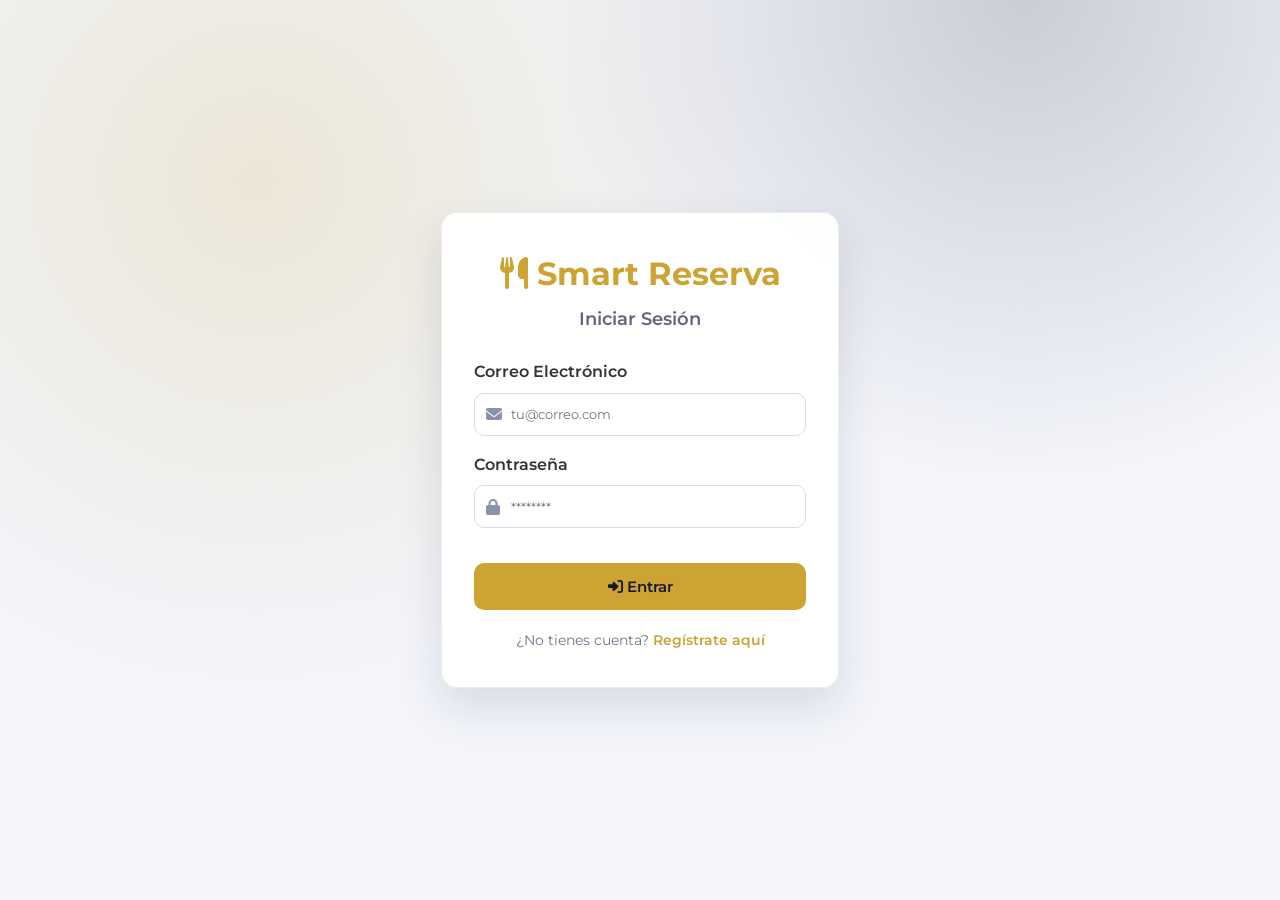
==== index.html @ 5db3c85b "Smart reserva" ====
<!DOCTYPE html>
<html lang="es">

<head>
    <!-- SEGURIDAD: Comprobamos sesión antes de pintar la página -->
    <script src="auth_guard.js"></script>

    <!-- Metadatos básicos para configuración de idioma y caracteres -->
    <meta charset="UTF-8">
    <!-- Viewport para asegurar que el diseño sea responsive en celulares -->
    <meta name="viewport" content="width=device-width, initial-scale=1.0">
    <title>Smart Reserva - Restaurante Elegance</title>

    <!-- Vinculamos nuestra hoja de estilos externa -->
    <link rel="stylesheet" href="styles.css">

    <!-- Importamos una fuente elegante desde Google Fonts -->
    <link href="https://fonts.googleapis.com/css2?family=Montserrat:wght@300;400;600&display=swap" rel="stylesheet">
    <!-- Iconos de FontAwesome para dar un toque moderno -->
    <link rel="stylesheet" href="https://cdnjs.cloudflare.com/ajax/libs/font-awesome/6.4.0/css/all.min.css">
</head>

<body>

    <header class="header">
        <div class="contenedor header-content">
            <div class="logo-container">
                <h1 class="logo"><i class="fa-solid fa-utensils"></i> Smart Reserva</h1>
                <p>La mejor experiencia gastronómica, a un clic de distancia.</p>
            </div>
            <div class="usuario-perfil">
                <span id="nombreUsuarioDisplay"><i class="fa-solid fa-user-circle"></i> Cargando...</span>
                <button onclick="cerrarSesion()" class="btn-cerrar-sesion">
                    <i class="fa-solid fa-right-from-bracket"></i> Salir
                </button>
            </div>
        </div>
    </header>

    <main class="contenedor app-main">
        <section id="decisionScreen" class="pantalla">
            <h2><i class="fa-solid fa-compass"></i> ¿Qué deseas hacer hoy?</h2>
            <p class="subtitulo">Elige una opción para continuar.</p>
            <div class="opciones-grid">
                <article class="opcion-card" id="btnGoMenu" role="button" tabindex="0">
                    <i class="fa-solid fa-book-open opcion-icono"></i>
                    <h3>Ver Menú</h3>
                    <p>Explora nuestra carta con platos destacados y precios.</p>
                </article>
                <article class="opcion-card" id="btnGoReserva" role="button" tabindex="0">
                    <i class="fa-regular fa-calendar-check opcion-icono"></i>
                    <h3>Hacer Reserva</h3>
                    <p>Completa un flujo guiado y reserva en pocos pasos.</p>
                </article>
            </div>
        </section>

        <section id="menuScreen" class="pantalla oculto">
            <div class="pantalla-header">
                <h2><i class="fa-solid fa-utensils"></i> Carta del Restaurante</h2>
                <button type="button" class="btn btn-secundario btn-inline" id="btnMenuBack">
                    <i class="fa-solid fa-arrow-left"></i> Volver
                </button>
            </div>
            <div class="menu-grid" id="menuGrid"></div>
            <div class="acciones-finales">
                <button type="button" class="btn btn-primario" id="btnMenuToReserva">
                    <i class="fa-regular fa-calendar-check"></i> Continuar a Hacer Reserva
                </button>
            </div>
        </section>

        <section id="reservaScreen" class="pantalla oculto">
            <div class="pantalla-header">
                <h2><i class="fa-regular fa-calendar-plus"></i> Reserva Paso a Paso</h2>
                <button type="button" class="btn btn-secundario btn-inline" id="btnReservaBackToDecision">
                    <i class="fa-solid fa-house"></i> Inicio
                </button>
            </div>

            <div class="pasos-indicador">
                <span class="paso-chip activo" data-step-chip="1">1. Personas</span>
                <span class="paso-chip" data-step-chip="2">2. Fecha</span>
                <span class="paso-chip" data-step-chip="3">3. Hora y ocasión</span>
            </div>

            <form id="wizardReserva" class="seccion-formulario">
                <div class="paso-contenido" data-step="1">
                    <h3>Número de personas</h3>
                    <p>Selecciona cuántas personas asistirán.</p>
                    <div id="personasOpciones" class="selector-grid">
                        <button type="button" class="selector-btn" data-personas="1">1</button>
                        <button type="button" class="selector-btn" data-personas="2">2</button>
                        <button type="button" class="selector-btn" data-personas="3">3</button>
                        <button type="button" class="selector-btn" data-personas="4">4</button>
                        <button type="button" class="selector-btn" data-personas="5+">5+</button>
                    </div>
                    <div id="personasCustomContainer" class="grupo-form espacio-superior oculto">
                        <label for="personasCustomInput">Ingresa el número exacto (mayor a 5)</label>
                        <input type="number" id="personasCustomInput" min="6" placeholder="Ej: 8">
                    </div>
                </div>

                <div class="paso-contenido oculto" data-step="2">
                    <h3>Fecha de la reserva</h3>
                    <p>Elige un día disponible.</p>
                    <div class="grupo-form">
                        <label for="fechaReserva">Selecciona una fecha</label>
                        <input type="date" id="fechaReserva" required>
                    </div>
                </div>

                <div class="paso-contenido oculto" data-step="3">
                    <h3>Hora disponible</h3>
                    <p>Selecciona un horario para tu mesa.</p>
                    <div id="horasOpciones" class="selector-grid"></div>
                    <div class="grupo-form espacio-superior">
                        <label for="ocasionEspecial">Ocasión especial</label>
                        <select id="ocasionEspecial">
                            <option value="">Selecciona una ocasión</option>
                            <option value="Cumpleaños">🎂 Cumpleaños</option>
                            <option value="Aniversario">💍 Aniversario</option>
                            <option value="Cena de negocios">💼 Cena de negocios</option>
                            <option value="Cena romántica">❤️ Cena romántica</option>
                            <option value="Celebración">🎉 Celebración</option>
                            <option value="Otra ocasión">✨ Otra ocasión</option>
                            <option value="Ninguna ocasión especial">🙂 Ninguna ocasión especial</option>
                        </select>
                    </div>
                </div>

                <div class="wizard-acciones">
                    <button type="button" class="btn btn-secundario" id="btnWizardPrev">Anterior</button>
                    <button type="button" class="btn btn-primario" id="btnWizardNext">Siguiente</button>
                </div>
            </form>
        </section>

        <section class="seccion-lista">
            <h2><i class="fa-solid fa-list-ul"></i> Mis Próximas Reservas</h2>
            <div id="contenedorReservas" class="contenedor-reservas"></div>
        </section>
    </main>

    <section id="editarReservaModal" class="modal-overlay oculto" aria-hidden="true">
        <div class="modal-panel">
            <div class="pantalla-header">
                <h2><i class="fa-solid fa-pen"></i> Editar reserva</h2>
                <button type="button" class="btn btn-secundario btn-inline" id="btnCerrarModalEditar">Cerrar</button>
            </div>
            <form id="formEditarReserva">
                <input type="hidden" id="editarReservaId">
                <div class="grupo-form">
                    <label for="editarPersonas">Número de personas</label>
                    <input type="number" id="editarPersonas" min="1" required>
                </div>
                <div class="grupo-form">
                    <label for="editarFecha">Fecha</label>
                    <input type="date" id="editarFecha" disabled>
                </div>
                <div class="grupo-form">
                    <label for="editarHora">Hora</label>
                    <select id="editarHora" required></select>
                </div>
                <div class="grupo-form">
                    <label for="editarOcasion">Ocasión especial</label>
                    <select id="editarOcasion" required>
                        <option value="Cumpleaños">🎂 Cumpleaños</option>
                        <option value="Aniversario">💍 Aniversario</option>
                        <option value="Cena de negocios">💼 Cena de negocios</option>
                        <option value="Cena romántica">❤️ Cena romántica</option>
                        <option value="Celebración">🎉 Celebración</option>
                        <option value="Otra ocasión">✨ Otra ocasión</option>
                        <option value="Ninguna ocasión especial">🙂 Ninguna ocasión especial</option>
                    </select>
                </div>
                <button type="submit" class="btn btn-primario">
                    <i class="fa-solid fa-check"></i> Guardar cambios
                </button>
            </form>
        </div>
    </section>

    <div id="toastMensaje" class="toast oculto" role="status" aria-live="polite"></div>

    <footer class="footer">
        <p>&copy; 2024 Smart Reserva - Proyecto de Aprendizaje SENA.</p>
    </footer>

    <script src="auth.js"></script>
    <script src="script.js"></script>
</body>

</html>
---- styles.css ----
/* Hoja de estilos principal - Smart Reserva */

:root {
    --color-primario: #1a1a2e;
    --color-secundario: #cda434;
    --color-fondo: #f4f4f9;
    --color-texto: #333333;
    --color-blanco: #ffffff;
    --color-peligro: #e74c3c;
    --color-suave: #eef0f8;
    --fuente-principal: 'Montserrat', sans-serif;
    --sombra-suave: 0 4px 15px rgba(0, 0, 0, 0.05);
    --sombra-fuerte: 0 10px 30px rgba(0, 0, 0, 0.12);
    --radio-borde: 10px;
    --transicion: all 0.25s ease;
}

* {
    margin: 0;
    padding: 0;
    box-sizing: border-box;
}

body {
    font-family: var(--fuente-principal);
    background-color: var(--color-fondo);
    color: var(--color-texto);
    line-height: 1.6;
}

.contenedor {
    width: min(92%, 1100px);
    margin: 0 auto;
}

.oculto {
    display: none !important;
}

.header {
    background-color: var(--color-primario);
    color: var(--color-blanco);
    padding: 2rem 0;
    border-bottom: 4px solid var(--color-secundario);
}

.header .header-content {
    display: flex;
    justify-content: space-between;
    align-items: center;
    gap: 1rem;
}

.logo {
    color: var(--color-secundario);
    font-size: 2.2rem;
    margin-bottom: 0.35rem;
}

.usuario-perfil {
    display: flex;
    align-items: center;
    gap: 12px;
    font-size: 0.95rem;
}

.btn-cerrar-sesion {
    background: transparent;
    color: var(--color-blanco);
    border: 1px solid var(--color-blanco);
    padding: 6px 12px;
    border-radius: 6px;
    cursor: pointer;
    transition: var(--transicion);
}

.btn-cerrar-sesion:hover {
    background: var(--color-peligro);
    border-color: var(--color-peligro);
}

.app-main {
    display: grid;
    gap: 1.5rem;
    margin: 2rem auto;
}

.pantalla,
.seccion-formulario,
.seccion-lista {
    background: var(--color-blanco);
    border-radius: var(--radio-borde);
    padding: 1.5rem;
    box-shadow: var(--sombra-suave);
}

h2 {
    color: var(--color-primario);
    margin-bottom: 0.5rem;
}

.subtitulo {
    color: #6a6a7d;
    margin-bottom: 1.4rem;
}

.pantalla-header {
    display: flex;
    justify-content: space-between;
    align-items: center;
    gap: 1rem;
    margin-bottom: 1rem;
}

.opciones-grid {
    display: grid;
    grid-template-columns: repeat(2, minmax(0, 1fr));
    gap: 1rem;
}

.opcion-card {
    border: 1px solid #e3e5ef;
    border-radius: var(--radio-borde);
    padding: 1.4rem;
    background: linear-gradient(180deg, #ffffff, #f9faff);
    cursor: pointer;
    transition: var(--transicion);
}

.opcion-card:hover,
.opcion-card:focus-visible {
    transform: translateY(-3px);
    box-shadow: var(--sombra-fuerte);
    border-color: var(--color-secundario);
    outline: none;
}

.opcion-icono {
    font-size: 1.4rem;
    color: var(--color-secundario);
    margin-bottom: 0.8rem;
}

.opcion-card h3 {
    color: var(--color-primario);
    margin-bottom: 0.5rem;
}

.menu-grid {
    display: grid;
    grid-template-columns: repeat(2, minmax(0, 1fr));
    gap: 1rem;
    margin-bottom: 1rem;
}

.menu-card {
    border: 1px solid #ececf3;
    border-radius: 8px;
    padding: 1rem;
    background-color: #fff;
}

.menu-card h3 {
    color: var(--color-primario);
    margin-bottom: 0.4rem;
}

.menu-card p {
    font-size: 0.92rem;
    color: #666;
    margin-bottom: 0.6rem;
}

.menu-card strong {
    color: var(--color-secundario);
}

.acciones-finales {
    display: flex;
    justify-content: flex-end;
}

.pasos-indicador {
    display: flex;
    flex-wrap: wrap;
    gap: 0.6rem;
    margin-bottom: 1rem;
}

.paso-chip {
    background: var(--color-suave);
    color: #54607a;
    padding: 0.4rem 0.8rem;
    border-radius: 999px;
    font-size: 0.85rem;
    font-weight: 600;
}

.paso-chip.activo {
    background: rgba(205, 164, 52, 0.16);
    color: #7c6110;
}

.paso-contenido h3 {
    margin-bottom: 0.35rem;
    color: var(--color-primario);
}

.paso-contenido p {
    color: #666;
    margin-bottom: 1rem;
}

.selector-grid {
    display: grid;
    grid-template-columns: repeat(5, minmax(0, 1fr));
    gap: 0.75rem;
}

.selector-btn {
    border: 1px solid #d8ddeb;
    background: #fff;
    border-radius: 8px;
    padding: 0.75rem;
    font-weight: 600;
    cursor: pointer;
    transition: var(--transicion);
}

.selector-btn:hover {
    border-color: var(--color-secundario);
}

.selector-btn.activo {
    background: rgba(205, 164, 52, 0.16);
    border-color: var(--color-secundario);
    color: #7c6110;
}

.selector-btn-inactivo,
.selector-btn:disabled {
    opacity: 0.45;
    cursor: not-allowed;
}

.grupo-form {
    margin-bottom: 1rem;
}

label {
    display: block;
    font-weight: 600;
    margin-bottom: 0.5rem;
}

input[type="date"] {
    width: 100%;
    border: 1px solid #d8ddeb;
    border-radius: 8px;
    padding: 0.75rem;
    font-family: var(--fuente-principal);
}

input[type="number"],
select {
    width: 100%;
    border: 1px solid #d8ddeb;
    border-radius: 8px;
    padding: 0.75rem;
    font-family: var(--fuente-principal);
    background-color: #fff;
}

.espacio-superior {
    margin-top: 1rem;
}

#personasCustomContainer {
    background: #f9faff;
    border: 1px dashed #d8ddeb;
    border-radius: 8px;
    padding: 0.8rem;
}

#ocasionEspecial,
#editarOcasion {
    border-left: 4px solid var(--color-secundario);
}

.wizard-acciones {
    margin-top: 1.2rem;
    display: grid;
    grid-template-columns: 1fr 1fr;
    gap: 0.75rem;
}

.btn {
    width: 100%;
    border: none;
    border-radius: 8px;
    padding: 0.75rem 1rem;
    font-size: 0.95rem;
    font-weight: 600;
    cursor: pointer;
    transition: var(--transicion);
    font-family: var(--fuente-principal);
}

.btn:disabled {
    opacity: 0.6;
    cursor: not-allowed;
}

.btn-primario {
    background-color: var(--color-secundario);
    color: var(--color-primario);
}

.btn-primario:hover:not(:disabled) {
    background-color: #b88e1f;
    transform: translateY(-1px);
}

.btn-secundario {
    background-color: #eef1fb;
    color: #435073;
}

.btn-secundario:hover:not(:disabled) {
    background-color: #dde3f5;
}

.btn-inline {
    width: auto;
}

.contenedor-reservas {
    display: grid;
    gap: 0.8rem;
}

.reserva-card {
    border-left: 4px solid var(--color-secundario);
    background: #fff;
    border-radius: 8px;
    padding: 1rem;
    box-shadow: var(--sombra-suave);
    display: flex;
    justify-content: space-between;
    align-items: center;
    gap: 1rem;
}

.reserva-info h3 {
    color: var(--color-primario);
    margin-bottom: 0.3rem;
}

.reserva-info p {
    color: #666;
    font-size: 0.92rem;
}

.reserva-acciones {
    display: flex;
    gap: 0.5rem;
    flex-wrap: wrap;
    justify-content: flex-end;
}

.badge-estado {
    display: inline-block;
    background: rgba(205, 164, 52, 0.15);
    color: #7c6110;
    border: 1px solid rgba(205, 164, 52, 0.4);
    border-radius: 999px;
    padding: 0.2rem 0.65rem;
    font-size: 0.78rem;
    font-weight: 700;
}

.btn-peligro {
    width: auto;
    background-color: var(--color-peligro);
    color: #fff;
}

.btn-peligro:hover {
    background-color: #cc3b2c;
}

.mensaje-vacio {
    text-align: center;
    color: #888;
    padding: 1.5rem;
    font-style: italic;
}

.modal-overlay {
    position: fixed;
    inset: 0;
    background: rgba(0, 0, 0, 0.45);
    display: flex;
    align-items: center;
    justify-content: center;
    z-index: 1000;
    padding: 1rem;
}

.modal-panel {
    width: min(100%, 520px);
    background: #fff;
    border-radius: 12px;
    padding: 1.25rem;
    box-shadow: var(--sombra-fuerte);
}

.logout-modal-overlay {
    animation: logoutFadeIn 0.18s ease-out;
}

.logout-modal-panel {
    width: min(100%, 420px);
    animation: logoutScaleIn 0.2s ease-out;
}

.logout-modal-title {
    color: var(--color-primario);
    margin-bottom: 0.45rem;
}

.logout-modal-texto {
    color: #58607a;
    margin-bottom: 1rem;
}

.logout-modal-acciones {
    display: grid;
    grid-template-columns: 1fr 1fr;
    gap: 0.65rem;
}

.logout-modal-cerrando {
    animation: logoutFadeOut 0.18s ease-in forwards;
}

.cancel-modal-overlay {
    animation: logoutFadeIn 0.18s ease-out;
}

.cancel-modal-panel {
    width: min(100%, 450px);
    animation: logoutScaleIn 0.2s ease-out;
}

.cancel-modal-title {
    color: #7d1f1f;
    margin-bottom: 0.45rem;
}

.cancel-modal-texto {
    color: #58607a;
    margin-bottom: 1rem;
}

.cancel-modal-acciones {
    display: grid;
    grid-template-columns: 1fr 1fr;
    gap: 0.65rem;
}

.cancel-modal-cerrando {
    animation: logoutFadeOut 0.18s ease-in forwards;
}

@keyframes logoutFadeIn {
    from { opacity: 0; }
    to { opacity: 1; }
}

@keyframes logoutFadeOut {
    from { opacity: 1; }
    to { opacity: 0; }
}

@keyframes logoutScaleIn {
    from { opacity: 0; transform: scale(0.94); }
    to { opacity: 1; transform: scale(1); }
}

.toast {
    position: fixed;
    right: 18px;
    bottom: 18px;
    background: #1f7a3f;
    color: #fff;
    padding: 0.8rem 1rem;
    border-radius: 8px;
    box-shadow: var(--sombra-fuerte);
    z-index: 1200;
    opacity: 0;
    transform: translateY(8px);
    transition: opacity 0.25s ease, transform 0.25s ease;
}

.toast-visible {
    opacity: 1;
    transform: translateY(0);
}

.footer {
    text-align: center;
    padding: 2rem;
    background-color: var(--color-primario);
    color: #8f95a9;
    margin-top: 1rem;
}

/* Admin dashboard */
.admin-body {
    background: #f2f4fb;
}

.admin-kpi-grid {
    display: grid;
    grid-template-columns: repeat(5, minmax(0, 1fr));
    gap: 0.8rem;
}

.admin-kpi-card {
    background: #fff;
    border: 1px solid #e1e6f3;
    border-radius: 10px;
    padding: 1rem;
}

.admin-kpi-card p {
    color: #64708f;
    font-size: 0.88rem;
}

.admin-kpi-card h3 {
    color: var(--color-primario);
    font-size: 1.5rem;
}

.admin-filtros-grid {
    display: grid;
    grid-template-columns: 2fr 1fr 1fr;
    gap: 0.8rem;
    margin-bottom: 1rem;
}

.admin-table-wrapper {
    overflow-x: auto;
}

.admin-tabla {
    width: 100%;
    border-collapse: collapse;
    min-width: 980px;
}

.admin-tabla th,
.admin-tabla td {
    border-bottom: 1px solid #edf0f8;
    text-align: left;
    padding: 0.7rem 0.6rem;
    font-size: 0.88rem;
    vertical-align: top;
}

.admin-tabla th {
    color: #5c6787;
    font-weight: 700;
    background: #fafbff;
}

.admin-empty {
    text-align: center;
    color: #7b849e;
    padding: 1rem;
}

.admin-actions {
    display: flex;
    gap: 0.4rem;
    flex-wrap: wrap;
}

/* Auth pages */
.bg-login {
    display: flex;
    align-items: center;
    justify-content: center;
    min-height: 100vh;
    background:
        radial-gradient(circle at 20% 20%, rgba(205, 164, 52, 0.18), transparent 40%),
        radial-gradient(circle at 80% 0%, rgba(26, 26, 46, 0.18), transparent 35%),
        #f3f5fb;
}

.contenedor-auth {
    width: 100%;
    max-width: 430px;
    padding: 20px 16px;
}

.auth-caja {
    padding: 2.2rem 2rem;
    text-align: center;
    background: rgba(255, 255, 255, 0.96);
    border: 1px solid rgba(26, 26, 46, 0.08);
    border-radius: 16px;
    box-shadow: 0 18px 45px rgba(26, 26, 46, 0.12);
    backdrop-filter: blur(6px);
}

.auth-header {
    margin-bottom: 1.6rem;
}

.auth-logo {
    font-size: 2rem !important;
    margin-bottom: 0.2rem;
}

.auth-header h2 {
    border: none;
    margin-top: 6px;
    font-size: 1.1rem;
    color: #61667a;
    font-weight: 600;
}

.auth-caja .grupo-form {
    text-align: left;
    margin-bottom: 1rem;
}

.auth-caja .input-con-icono {
    position: relative;
}

.auth-caja .input-con-icono i {
    position: absolute;
    left: 12px;
    top: 50%;
    transform: translateY(-50%);
    color: #8a92a8;
}

.auth-caja .input-con-icono input {
    width: 100%;
    border: 1px solid #d6dceb;
    border-radius: 10px;
    padding: 0.78rem 0.8rem 0.78rem 2.25rem;
    font-family: var(--fuente-principal);
    transition: var(--transicion);
    background-color: #ffffff;
}

.auth-caja .input-con-icono input:focus {
    outline: none;
    border-color: var(--color-secundario);
    box-shadow: 0 0 0 3px rgba(205, 164, 52, 0.2);
}

.auth-btn {
    margin-top: 1.2rem;
    border-radius: 10px;
    padding: 0.85rem 1rem;
}

.auth-enlace {
    margin-top: 1.2rem;
    font-size: 0.9rem;
    color: #6e7488;
}

.auth-enlace a {
    color: var(--color-secundario);
    text-decoration: none;
    font-weight: 600;
}

.auth-enlace a:hover {
    text-decoration: underline;
}

@media (max-width: 900px) {
    .opciones-grid,
    .menu-grid {
        grid-template-columns: 1fr;
    }

    .selector-grid {
        grid-template-columns: repeat(3, minmax(0, 1fr));
    }

    .admin-kpi-grid {
        grid-template-columns: repeat(2, minmax(0, 1fr));
    }

    .admin-filtros-grid {
        grid-template-columns: 1fr;
    }
}

@media (max-width: 600px) {
    .header .header-content {
        flex-direction: column;
        text-align: center;
    }

    .pantalla-header {
        flex-direction: column;
        align-items: flex-start;
    }

    .wizard-acciones {
        grid-template-columns: 1fr;
    }

    .selector-grid {
        grid-template-columns: repeat(2, minmax(0, 1fr));
    }

    .reserva-card {
        flex-direction: column;
        align-items: flex-start;
    }

    .reserva-acciones {
        width: 100%;
        justify-content: flex-start;
    }

    .btn-inline {
        width: 100%;
    }

    .btn-peligro {
        width: 100%;
    }

    .logout-modal-acciones {
        grid-template-columns: 1fr;
    }

    .cancel-modal-acciones {
        grid-template-columns: 1fr;
    }

    .auth-caja {
        padding: 1.7rem 1.2rem;
        border-radius: 14px;
    }
}
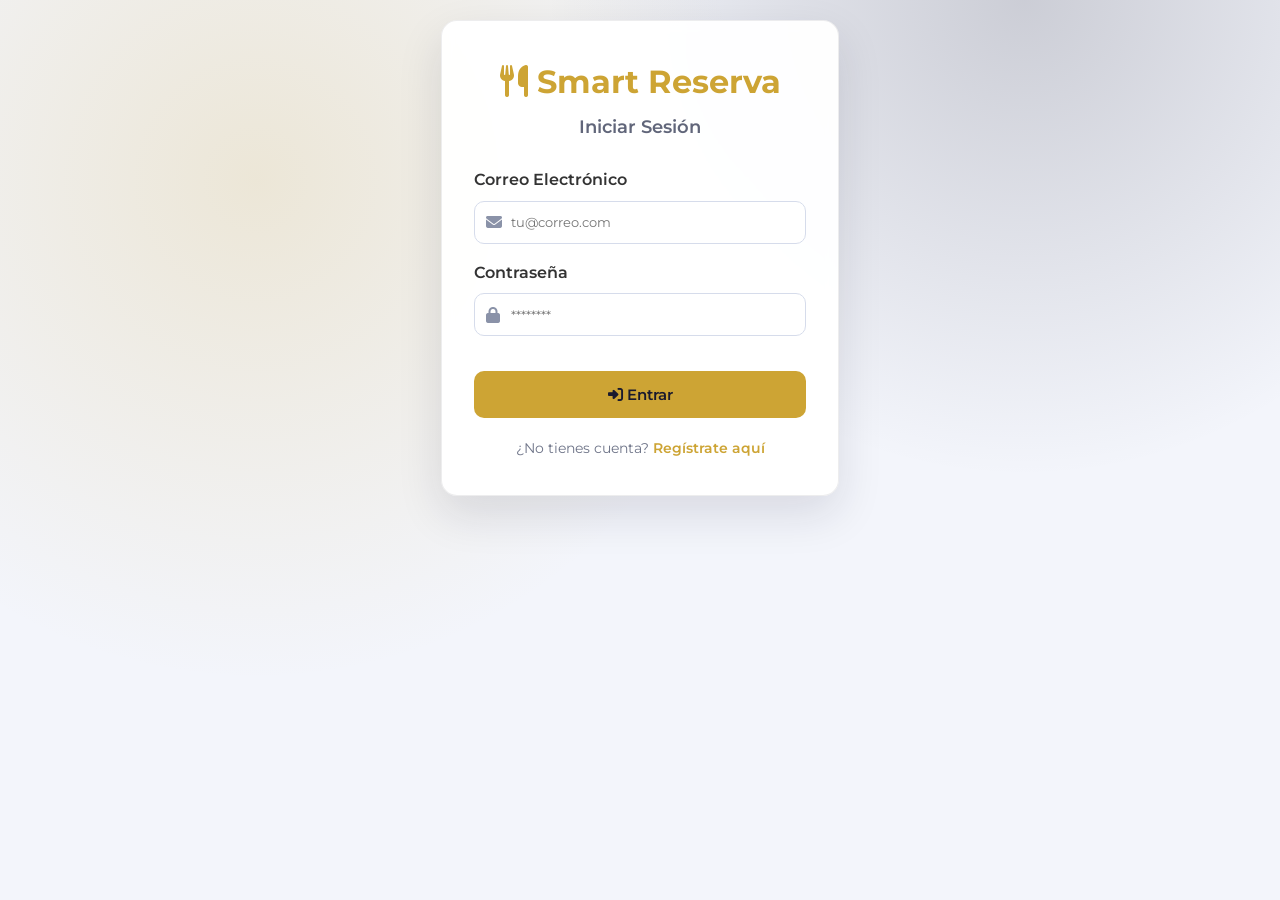
==== commit 609967cd: "Mejoras en módulos de admin, autenticación, reservas y estilos" ====
--- a/index.html
+++ b/index.html
@@ -30,6 +30,9 @@
             </div>
             <div class="usuario-perfil">
                 <span id="nombreUsuarioDisplay"><i class="fa-solid fa-user-circle"></i> Cargando...</span>
+                <a id="btnPanelAdmin" href="admin.html" class="btn-panel-admin oculto">
+                    <i class="fa-solid fa-user-shield"></i> Panel Admin
+                </a>
                 <button onclick="cerrarSesion()" class="btn-cerrar-sesion">
                     <i class="fa-solid fa-right-from-bracket"></i> Salir
                 </button>
@@ -184,9 +187,28 @@
     <div id="toastMensaje" class="toast oculto" role="status" aria-live="polite"></div>
 
     <footer class="footer">
-        <p>&copy; 2024 Smart Reserva - Proyecto de Aprendizaje SENA.</p>
+        <div class="contenedor footer-grid">
+            <div class="footer-marca">
+                <p class="footer-logo"><i class="fa-solid fa-utensils"></i> Smart Reserva</p>
+                <p class="footer-desc">La mejor experiencia gastronómica, a un clic de distancia. Reserva tu mesa en minutos.</p>
+            </div>
+            <div>
+                <h4 class="footer-col-titulo">Horarios y ubicación</h4>
+                <p class="footer-item"><i class="fa-solid fa-location-dot"></i> Calle 1 #1-11</p>
+                <p class="footer-item"><i class="fa-regular fa-clock"></i> Todos los días<br>11:00 am — 8:00 pm</p>
+            </div>
+            <div>
+                <h4 class="footer-col-titulo">Contacto</h4>
+                <p class="footer-item"><i class="fa-solid fa-phone"></i> <a href="tel:311234567">311 234 567</a></p>
+                <p class="footer-item"><i class="fa-solid fa-envelope"></i> <a href="mailto:smart@reserva.com">smart@reserva.com</a></p>
+            </div>
+        </div>
+        <div class="footer-copy">
+            <p>&copy; 2026 Smart Reserva &mdash; Todos los derechos reservados.</p>
+        </div>
     </footer>
 
+    <script src="alertas.js"></script>
     <script src="auth.js"></script>
     <script src="script.js"></script>
 </body>
--- a/styles.css
+++ b/styles.css
@@ -26,6 +26,14 @@
     background-color: var(--color-fondo);
     color: var(--color-texto);
     line-height: 1.6;
+    min-height: 100vh;
+    display: flex;
+    flex-direction: column;
+}
+
+.app-main,
+.contenedor-auth {
+    flex: 1;
 }
 
 .contenedor {
@@ -79,6 +87,28 @@
     border-color: var(--color-peligro);
 }
 
+.btn-panel-admin {
+    background: var(--color-secundario);
+    color: var(--color-primario);
+    border: none;
+    padding: 6px 12px;
+    border-radius: 6px;
+    font-family: var(--fuente-principal);
+    font-size: 0.82rem;
+    font-weight: 600;
+    cursor: pointer;
+    text-decoration: none;
+    display: inline-flex;
+    align-items: center;
+    gap: 5px;
+    transition: var(--transicion);
+}
+
+.btn-panel-admin:hover {
+    filter: brightness(1.12);
+    transform: translateY(-1px);
+}
+
 .app-main {
     display: grid;
     gap: 1.5rem;
@@ -148,31 +178,65 @@
 
 .menu-grid {
     display: grid;
-    grid-template-columns: repeat(2, minmax(0, 1fr));
-    gap: 1rem;
+    grid-template-columns: repeat(3, 1fr);
+    gap: 1.5rem;
     margin-bottom: 1rem;
 }
 
 .menu-card {
-    border: 1px solid #ececf3;
-    border-radius: 8px;
-    padding: 1rem;
-    background-color: #fff;
-}
-
-.menu-card h3 {
+    border-radius: 12px;
+    overflow: hidden;
+    background: #fff;
+    box-shadow: var(--sombra-suave);
+    transition: transform 0.25s ease, box-shadow 0.25s ease;
+    display: flex;
+    flex-direction: column;
+}
+
+.menu-card:hover {
+    transform: translateY(-5px);
+    box-shadow: var(--sombra-fuerte);
+}
+
+.menu-card-img {
+    width: 100%;
+    height: 190px;
+    object-fit: cover;
+    display: block;
+    background-color: #e8e8f0;
+}
+
+.menu-card-body {
+    padding: 1rem 1.1rem 1.2rem;
+    display: flex;
+    flex-direction: column;
+    flex: 1;
+}
+
+.menu-card-body h3 {
     color: var(--color-primario);
-    margin-bottom: 0.4rem;
-}
-
-.menu-card p {
-    font-size: 0.92rem;
+    font-size: 1rem;
+    margin-bottom: 0.35rem;
+}
+
+.menu-card-body p {
+    font-size: 0.85rem;
     color: #666;
-    margin-bottom: 0.6rem;
-}
-
-.menu-card strong {
+    line-height: 1.55;
+    flex: 1;
+    margin-bottom: 0.85rem;
+}
+
+.menu-card-precio {
+    display: inline-block;
+    align-self: flex-start;
+    background: var(--color-primario);
     color: var(--color-secundario);
+    font-weight: 700;
+    font-size: 0.9rem;
+    padding: 4px 14px;
+    border-radius: 20px;
+    letter-spacing: 0.02em;
 }
 
 .acciones-finales {
@@ -508,12 +572,227 @@
     transform: translateY(0);
 }
 
+/* ── Alertas personalizadas Smart Reserva ───────────────── */
+#sr-alerta-contenedor {
+    position: fixed;
+    top: 20px;
+    right: 20px;
+    z-index: 9999;
+    display: flex;
+    flex-direction: column;
+    gap: 10px;
+    width: min(380px, calc(100vw - 40px));
+    pointer-events: none;
+}
+
+.sr-alerta {
+    pointer-events: all;
+    display: flex;
+    align-items: center;
+    gap: 12px;
+    padding: 14px 16px;
+    border-radius: var(--radio-borde);
+    background: #1a1a2e;
+    border-left: 4px solid transparent;
+    box-shadow: 0 8px 32px rgba(0, 0, 0, 0.35);
+    color: #e8e8f0;
+    font-family: var(--fuente-principal);
+    font-size: 0.88rem;
+    line-height: 1.45;
+    opacity: 0;
+    transform: translateX(24px);
+    transition: opacity 0.3s ease, transform 0.3s ease;
+}
+
+.sr-alerta-visible {
+    opacity: 1;
+    transform: translateX(0);
+}
+
+.sr-alerta-error       { border-left-color: #e74c3c; }
+.sr-alerta-exito       { border-left-color: #2ecc71; }
+.sr-alerta-advertencia { border-left-color: #cda434; }
+
+.sr-alerta-icono {
+    font-size: 1.2rem;
+    flex-shrink: 0;
+}
+
+.sr-alerta-error       .sr-alerta-icono { color: #e74c3c; }
+.sr-alerta-exito       .sr-alerta-icono { color: #2ecc71; }
+.sr-alerta-advertencia .sr-alerta-icono { color: #cda434; }
+
+.sr-alerta-texto {
+    flex: 1;
+}
+
+.sr-alerta-cerrar {
+    background: none;
+    border: none;
+    color: #666;
+    cursor: pointer;
+    padding: 2px 4px;
+    font-size: 0.9rem;
+    flex-shrink: 0;
+    transition: color 0.2s;
+    line-height: 1;
+}
+
+.sr-alerta-cerrar:hover {
+    color: #e8e8f0;
+}
+
+@media (max-width: 480px) {
+    #sr-alerta-contenedor {
+        top: 12px;
+        right: 12px;
+        left: 12px;
+        width: auto;
+    }
+}
+
+/* ── Botón Eliminar (solo admin) ────────────────────────── */
+.btn-eliminar-admin {
+    background: linear-gradient(135deg, #6b1a1a, #a93226);
+    color: #fff;
+    border: none;
+    font-family: var(--fuente-principal);
+    font-size: 0.82rem;
+    font-weight: 600;
+    padding: 7px 13px;
+    border-radius: var(--radio-borde);
+    cursor: pointer;
+    display: inline-flex;
+    align-items: center;
+    gap: 5px;
+    transition: var(--transicion);
+    letter-spacing: 0.01em;
+}
+
+.btn-eliminar-admin:hover {
+    background: linear-gradient(135deg, #a93226, #6b1a1a);
+    transform: translateY(-1px);
+    box-shadow: 0 4px 14px rgba(169, 50, 38, 0.45);
+}
+
+.btn-eliminar-admin:active {
+    transform: translateY(0);
+}
+
+/* Correo del cliente en vista admin */
+.reserva-cliente-admin {
+    font-size: 0.8rem;
+    color: var(--color-secundario);
+    margin-bottom: 2px;
+}
+
+/* Modal de confirmación de eliminación definitiva */
+.eliminar-modal-title {
+    color: #c0392b !important;
+}
+
+.btn-eliminar-confirm {
+    background: linear-gradient(135deg, #6b1a1a, #a93226);
+    color: #fff;
+    border: none;
+    padding: 0.6rem 1.5rem;
+    border-radius: 8px;
+    font-family: var(--fuente-principal);
+    font-size: 0.9rem;
+    font-weight: 600;
+    cursor: pointer;
+    transition: var(--transicion);
+}
+
+.btn-eliminar-confirm:hover {
+    background: linear-gradient(135deg, #a93226, #6b1a1a);
+    box-shadow: 0 4px 14px rgba(169, 50, 38, 0.45);
+}
+
+/* ── Footer profesional ─────────────────────────────────── */
 .footer {
+    background-color: #0f0f1a;
+    color: #9499b0;
+    padding: 3rem 0 0;
+    margin-top: auto;
+    font-size: 0.9rem;
+}
+
+.footer-grid {
+    display: grid;
+    grid-template-columns: 1.4fr 1fr 1fr;
+    gap: 2.5rem;
+    padding-bottom: 2.5rem;
+    border-bottom: 1px solid rgba(205, 164, 52, 0.18);
+}
+
+.footer-marca .footer-logo {
+    font-size: 1.3rem;
+    font-weight: 700;
+    color: var(--color-secundario);
+    display: flex;
+    align-items: center;
+    gap: 8px;
+    margin-bottom: 0.75rem;
+}
+
+.footer-marca .footer-desc {
+    color: #7a7f96;
+    line-height: 1.65;
+    max-width: 260px;
+}
+
+.footer-col-titulo {
+    font-size: 0.78rem;
+    font-weight: 700;
+    text-transform: uppercase;
+    letter-spacing: 0.1em;
+    color: var(--color-secundario);
+    margin-bottom: 1.1rem;
+}
+
+.footer-item {
+    display: flex;
+    align-items: flex-start;
+    gap: 9px;
+    margin-bottom: 0.7rem;
+    color: #9499b0;
+    line-height: 1.5;
+}
+
+.footer-item i {
+    color: var(--color-secundario);
+    font-size: 0.85rem;
+    margin-top: 3px;
+    flex-shrink: 0;
+}
+
+.footer-item a {
+    color: inherit;
+    text-decoration: none;
+    transition: color 0.2s;
+}
+
+.footer-item a:hover {
+    color: var(--color-secundario);
+}
+
+.footer-copy {
     text-align: center;
-    padding: 2rem;
-    background-color: var(--color-primario);
-    color: #8f95a9;
-    margin-top: 1rem;
+    padding: 1.2rem 0;
+    font-size: 0.8rem;
+    color: #5a5f76;
+}
+
+@media (max-width: 700px) {
+    .footer-grid {
+        grid-template-columns: 1fr;
+        gap: 2rem;
+    }
+
+    .footer-marca .footer-desc {
+        max-width: 100%;
+    }
 }
 
 /* Admin dashboard */
@@ -688,9 +967,20 @@
     text-decoration: underline;
 }
 
+@media (max-width: 960px) {
+    .menu-grid {
+        grid-template-columns: repeat(2, 1fr);
+    }
+}
+
+@media (max-width: 560px) {
+    .menu-grid {
+        grid-template-columns: 1fr;
+    }
+}
+
 @media (max-width: 900px) {
-    .opciones-grid,
-    .menu-grid {
+    .opciones-grid {
         grid-template-columns: 1fr;
     }
 
